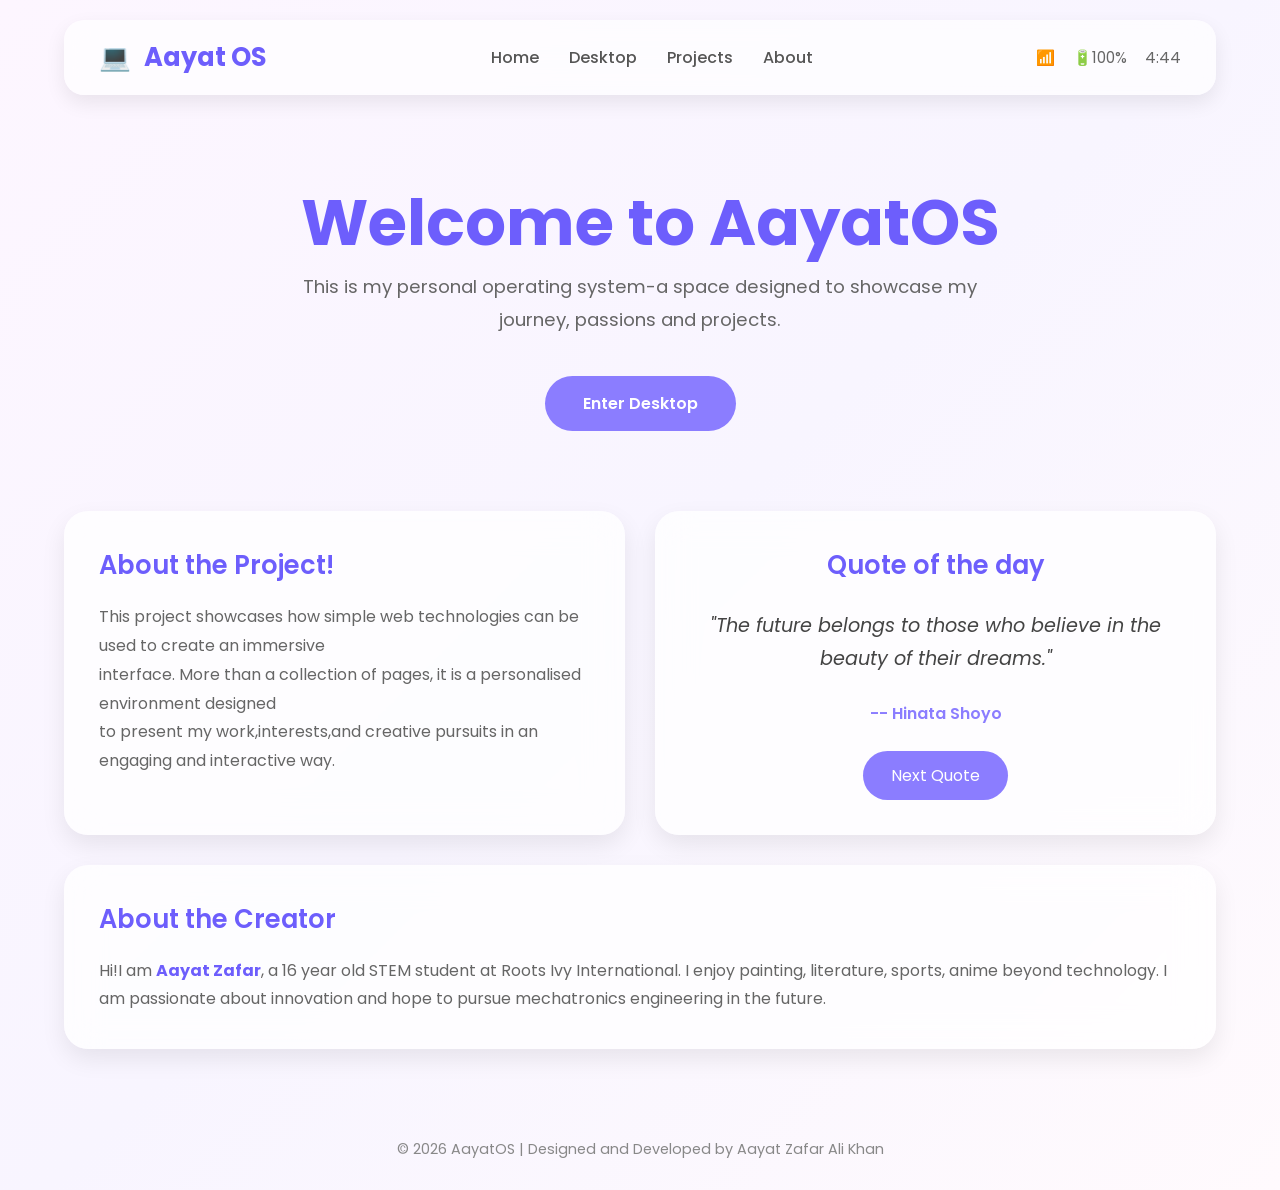
==== New folder/index.html @ d8ca92df "AayatOS" ====
<!DOCTYPE html>
<html lang="en">

<head>
    <meta charset="UTF-8">
    <meta name="viewport" content="width=device-width, initial-scale=1.0">
    <title>Aayat OS</title>

    <link rel="stylesheet" href="style.css">

    <link href="https://fonts.googleapis.com/css2?family=Poppins:wght@300;400;600;700&display=swap" rel="stylesheet">
</head>

<body>


    <header class="navbar">

        <div class="logo">
            💻 <span>Aayat OS</span>
        </div>

        <nav>

            <a href="#">Home</a>
            <a href="#">Desktop</a>
            <a href="#">Projects</a>
            <a href="#">About</a>

        </nav>

        <div class="system">

            <span>📶</span>
            <span>🔋100%</span>
            <span id="clock">12:00</span>
        </div>

    </header>

    <section class="hero">

        <h1>Welcome to AayatOS</h1>

        <p>
            This is my personal operating system-a space designed to showcase my journey, passions and projects.
        </p>

        <button class="enter-btn">
            Enter Desktop
        </button>

    </section>

    <section class="info-section">

        <div class="top-cards">

            <div class="card">

                <h2>About the Project!</h2>

                <p>
                    This project showcases how simple web technologies can be used to create an immersive<br>
                    interface. More than a collection of pages, it is a personalised environment designed<br>
                    to present my work,interests,and creative pursuits in an engaging and interactive way.
                </p>

            </div>

            <div class="card quote-card">

                <h2>Quote of the day</h2>

                <p id="quote-display">
                    "The future belongs to those who believe in the beauty of their dreams."

                </p>

                <h4 id="author-display">
                    -- Hinata Shoyo
                </h4>

                <button onclick="changeQuote()">
                    Next Quote
                </button>

            </div>

        </div>

        <div class="card creator-card">

            <h2>About the Creator</h2>

            <p>
                Hi!I am <strong>Aayat Zafar</strong>, a 16 year old STEM student at Roots Ivy International.
                I enjoy painting, literature, sports, anime beyond technology. I am passionate
                about innovation and hope to pursue mechatronics engineering in the future.

            </p>

        </div>


    </section>

    <footer>

        <p>
            © 2026 AayatOS | Designed and Developed by Aayat Zafar Ali Khan
        </p>

    </footer>

    <script src="script.js"></script>

</body>

</html>
---- New folder/style.css ----
* {
    margin: 0;
    padding: 0;
    box-sizing: border-box;
    font-family: 'Poppins', sans-serif;

}

body {
    background: linear-gradient(135deg, #fdf6ff, #f8f5ff, #fffafd);
    color: #4a4a68;
    min-height: 100vh;
}



.navbar {

    width: 90%;

    margin: 20px auto;

    padding: 18px 35px;

    display: flex;

    justify-content: space-between;

    align-items: center;

    background: rgba(255, 255, 255, .65);

    backdrop-filter: blur(15px);

    border-radius: 20px;

    box-shadow: 0 8px 20px rgba(0, 0, 0, .08);

}

.logo {

    font-size: 1.6rem;

    font-weight: 700;

    color: #6d5efc;
}

.logo span {

    margin-left: 8px;
}

nav {

    display: flex;

    gap: 30px;

}

nav a {

    text-decoration: none;

    color: #555;

    font-weight: 500;

    transition: .3s;

}

nav a:hover {

    color: #8b7dff;

}

.system {

    display: flex;

    gap: 18px;

    font-size: .95rem;

    color: #666;

}

.hero {

    width: 85%;

    margin: 80px auto;

    text-align: center;

}

.hero h1 {

    font-size: 4rem;

    color: #6d5efc;

    margin-left: 20px;

}

.hero p {

    max-width: 700px;

    margin: auto;

    font-size: 1.15rem;

    line-height: 1.8;

    color: #666;

}

.enter-btn {

    margin-top: 40px;

    padding: 15px 38px;

    border: none;

    border-radius: 50px;

    background: #8b7dff;

    color: white;

    font-size: 1rem;

    font-weight: 600;

    cursor: pointer;

    transition: .3s;

}

.enter-btn:hover {

    background: #6d5efc;

    transform: translateY(-4px);

    box-shadow: 0 10px 20px rgba(109, 94, 252, .25);

}


.info-section {

    width: 90%;

    margin: 60px auto;

}

.top-cards {

    display: grid;

    grid-template-columns: 1fr 1fr;

    gap: 30px;

    margin-bottom: 30px;

}

.creator-card {

    width: 100%;

}

.card {

    background: rgba(255, 255, 255, .75);

    backdrop-filter: blur(18px);

    border-radius: 24px;

    padding: 35px;

    box-shadow: 0 10px 25px rgba(0, 0, 0, .08);

    transition: 0.3s;

}

.card:hover {

    transform: translateY(-6px);

    box-shadow: 0 15px 35px rgba(124, 111, 240, .15);

}

.card h2 {

    color: #6d5efc;

    margin-bottom: 18px;

    font-size: 1.6rem;

    font-weight: 600;

}

.card p {

    line-height: 1.8;

    color: #666;

    font-size: 1rem;

}

.quote-card {

    text-align: center;

}

#quote-display {

    font-size: 1.2rem;

    font-style: italic;

    color: #444;

    margin: 25px 0;

    line-height: 1.7;

}

#author-display {

    color: #8b7dff;

    margin-bottom: 25px;

    font-weight: 600;

}

.quote-card button {

    background: #8b7dff;

    color: white;

    border: none;

    border-radius: 40px;

    padding: 12px 28px;

    cursor: pointer;

    font-size: 1rem;

    transition: 0.3s;

}

.quote-card button:hover {

    background: #6d5efc;

    transform: scale(1.05);

}

.creator-card {

    text-align: left;

}

.creator-card strong {

    color: #6d5efc;

}

footer {

    margin-top: 60px;

    padding: 30px;

    text-align: center;

    color: #888;

    font-size: .9rem;

}

@media(max-width:600px) {

    .hero {

        margin-top: 60px;

    }

    .hero h1 {

        font-size: 2.3rem;

    }

    .hero p {

        font-size: 1rem;

    }

    .card {

        padding: 25px;

    }

}
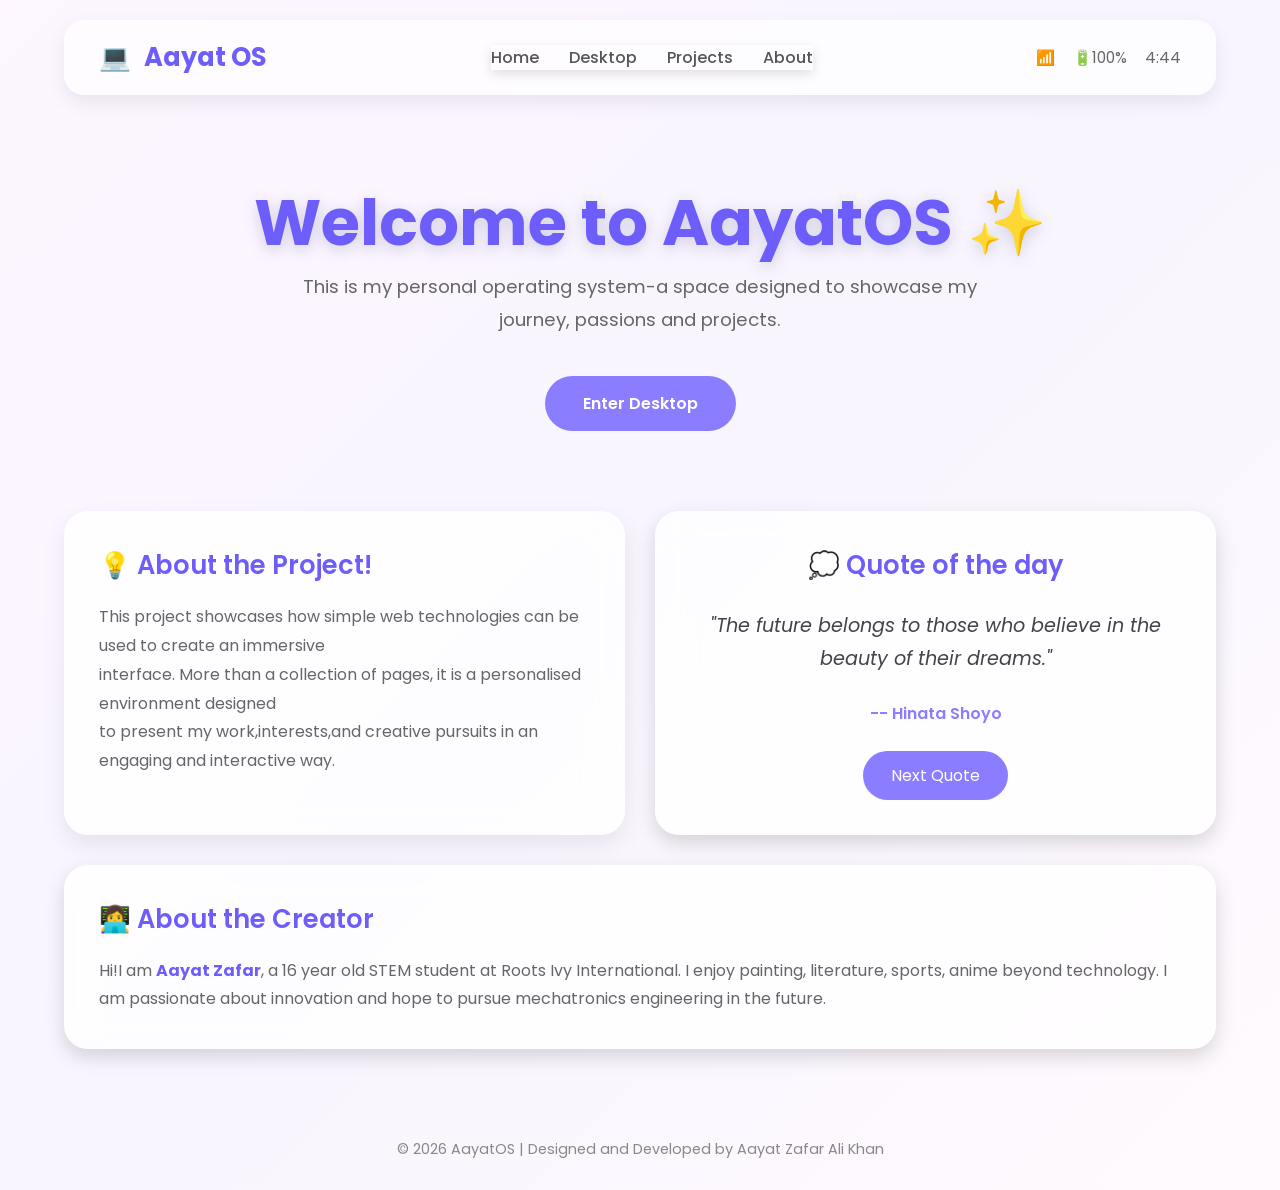
==== commit 65cbb132: "improved design" ====
--- a/New folder/index.html
+++ b/New folder/index.html
@@ -40,13 +40,13 @@
 
     <section class="hero">
 
-        <h1>Welcome to AayatOS</h1>
+        <h1>Welcome to AayatOS ✨</h1>
 
         <p>
             This is my personal operating system-a space designed to showcase my journey, passions and projects.
         </p>
 
-        <button class="enter-btn">
+        <button class="enter-btn" onclick="location.href='#quotes'">
             Enter Desktop
         </button>
 
@@ -58,7 +58,7 @@
 
             <div class="card">
 
-                <h2>About the Project!</h2>
+                <h2>💡 About the Project!</h2>
 
                 <p>
                     This project showcases how simple web technologies can be used to create an immersive<br>
@@ -68,9 +68,9 @@
 
             </div>
 
-            <div class="card quote-card">
+            <div class="card quote-card" id="quotes">
 
-                <h2>Quote of the day</h2>
+                <h2>💭 Quote of the day</h2>
 
                 <p id="quote-display">
                     "The future belongs to those who believe in the beauty of their dreams."
@@ -91,7 +91,7 @@
 
         <div class="card creator-card">
 
-            <h2>About the Creator</h2>
+            <h2>👩‍💻 About the Creator</h2>
 
             <p>
                 Hi!I am <strong>Aayat Zafar</strong>, a 16 year old STEM student at Roots Ivy International.
--- a/New folder/style.css
+++ b/New folder/style.css
@@ -6,6 +6,11 @@
 
 }
 
+html {
+    scroll-behavior: smooth;
+
+}
+
 body {
     background: linear-gradient(135deg, #fdf6ff, #f8f5ff, #fffafd);
     color: #4a4a68;
@@ -58,6 +63,8 @@
 
     gap: 30px;
 
+    box-shadow: 0 4px 12px rgba(0, 0, 0, .12);
+
 }
 
 nav a {
@@ -108,6 +115,8 @@
 
     margin-left: 20px;
 
+    text-shadow: 0 4px 15px rgba(93, 90, 136, .25);
+
 }
 
 .hero p {
@@ -144,171 +153,181 @@
 
     cursor: pointer;
 
+    transition: all 0.3s ease;
+
+}
+
+.enter-btn:hover {
+
+    background: #6d5efc;
+
+    transform: translateY(-4px);
+
+    box-shadow: 0 10px 20px rgba(109, 94, 252, .25);
+
+    transform: scale(1.05);
+
+}
+
+
+.info-section {
+
+    width: 90%;
+
+    margin: 60px auto;
+
+}
+
+.top-cards {
+
+    display: grid;
+
+    grid-template-columns: 1fr 1fr;
+
+    gap: 30px;
+
+    margin-bottom: 30px;
+
+}
+
+.creator-card {
+
+    width: 100%;
+
+}
+
+.card {
+
+    background: rgba(255, 255, 255, .75);
+
+    backdrop-filter: blur(18px);
+
+    border-radius: 24px;
+
+    padding: 35px;
+
+    box-shadow: 0 10px 25px rgba(0, 0, 0, .08);
+
+    transition: 0.3s;
+
+}
+
+.card:hover {
+
+    transform: translateY(-6px);
+
+    box-shadow: 0 15px 35px rgba(124, 111, 240, .15);
+
+}
+
+.card h2 {
+
+    color: #6d5efc;
+
+    margin-bottom: 18px;
+
+    font-size: 1.6rem;
+
+    font-weight: 600;
+
+}
+
+.card p {
+
+    line-height: 1.8;
+
+    color: #666;
+
+    font-size: 1rem;
+
+}
+
+.quote-card {
+
+    text-align: center;
+
+    box-shadow: 0 8px 20px rgba(0, 0, 0, .15);
+
     transition: .3s;
 
 }
 
-.enter-btn:hover {
+#quote-display {
+
+    font-size: 1.2rem;
+
+    font-style: italic;
+
+    color: #444;
+
+    margin: 25px 0;
+
+    line-height: 1.7;
+
+}
+
+#author-display {
+
+    color: #8b7dff;
+
+    margin-bottom: 25px;
+
+    font-weight: 600;
+
+}
+
+.quote-card button {
+
+    background: #8b7dff;
+
+    color: white;
+
+    border: none;
+
+    border-radius: 40px;
+
+    padding: 12px 28px;
+
+    cursor: pointer;
+
+    font-size: 1rem;
+
+    transition: 0.3s;
+
+}
+
+.quote-card button:hover {
 
     background: #6d5efc;
 
-    transform: translateY(-4px);
-
-    box-shadow: 0 10px 20px rgba(109, 94, 252, .25);
-
-}
-
-
-.info-section {
-
-    width: 90%;
-
-    margin: 60px auto;
-
-}
-
-.top-cards {
-
-    display: grid;
-
-    grid-template-columns: 1fr 1fr;
-
-    gap: 30px;
-
-    margin-bottom: 30px;
+    transform: scale(1.05);
 
 }
 
 .creator-card {
 
-    width: 100%;
-
-}
-
-.card {
-
-    background: rgba(255, 255, 255, .75);
-
-    backdrop-filter: blur(18px);
-
-    border-radius: 24px;
-
-    padding: 35px;
-
-    box-shadow: 0 10px 25px rgba(0, 0, 0, .08);
-
-    transition: 0.3s;
-
-}
-
-.card:hover {
-
-    transform: translateY(-6px);
-
-    box-shadow: 0 15px 35px rgba(124, 111, 240, .15);
-
-}
-
-.card h2 {
+    text-align: left;
+
+    box-shadow: 0 8px 20px rgba(0, 0, 0, .15);
+
+    transition: .3s;
+
+}
+
+.creator-card strong {
 
     color: #6d5efc;
 
-    margin-bottom: 18px;
-
-    font-size: 1.6rem;
-
-    font-weight: 600;
-
-}
-
-.card p {
-
-    line-height: 1.8;
-
-    color: #666;
-
-    font-size: 1rem;
-
-}
-
-.quote-card {
+}
+
+footer {
+
+    margin-top: 60px;
+
+    padding: 30px;
 
     text-align: center;
 
-}
-
-#quote-display {
-
-    font-size: 1.2rem;
-
-    font-style: italic;
-
-    color: #444;
-
-    margin: 25px 0;
-
-    line-height: 1.7;
-
-}
-
-#author-display {
-
-    color: #8b7dff;
-
-    margin-bottom: 25px;
-
-    font-weight: 600;
-
-}
-
-.quote-card button {
-
-    background: #8b7dff;
-
-    color: white;
-
-    border: none;
-
-    border-radius: 40px;
-
-    padding: 12px 28px;
-
-    cursor: pointer;
-
-    font-size: 1rem;
-
-    transition: 0.3s;
-
-}
-
-.quote-card button:hover {
-
-    background: #6d5efc;
-
-    transform: scale(1.05);
-
-}
-
-.creator-card {
-
-    text-align: left;
-
-}
-
-.creator-card strong {
-
-    color: #6d5efc;
-
-}
-
-footer {
-
-    margin-top: 60px;
-
-    padding: 30px;
-
-    text-align: center;
-
     color: #888;
 
     font-size: .9rem;
